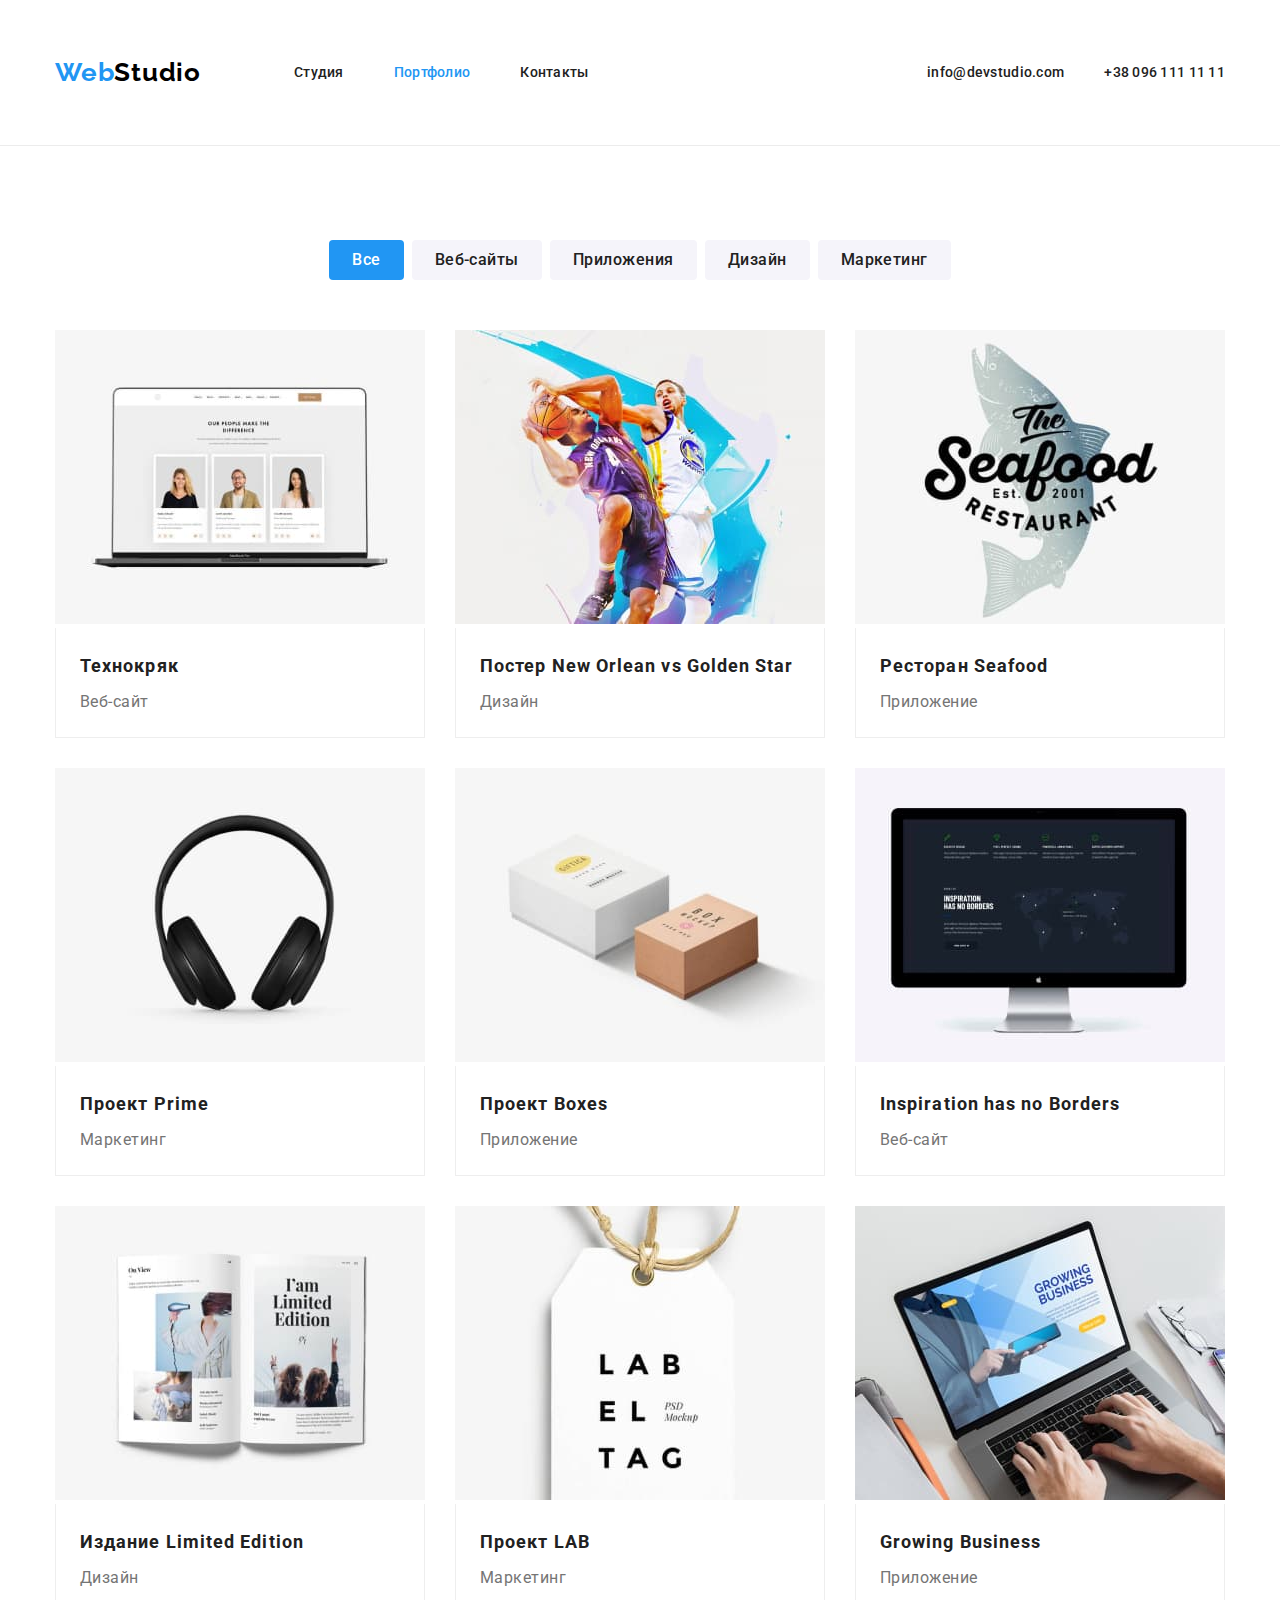
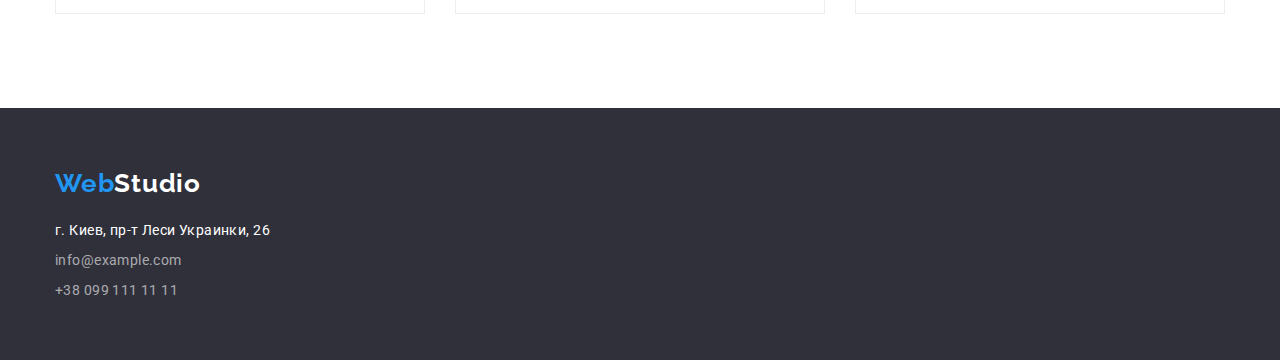
==== portfolio.html @ 27061f77 "Add files via upload" ====
<!DOCTYPE html>
    <html lang="en">
      <head>
        <meta charset="UTF-8" />
        <meta http-equiv="X-UA-Compatible" content="IE=edge" />
        <meta name="viewport" content="width=device-width, initial-scale=1.0" />
        <title>Document</title>
        
        <link rel="preconnect" href="https://fonts.googleapis.com">
    <link rel="preconnect" href="https://fonts.gstatic.com" crossorigin>
    <link href="https://fonts.googleapis.com/css2?family=Raleway:wght@700&family=Roboto:wght@400;500;700;900&display=swap" rel="stylesheet">
    
    <link rel="stylesheet" href="https://cdnjs.cloudflare.com/ajax/libs/modern-normalize/1.1.0/modern-normalize.min.css">
    <link rel="stylesheet" href="./css/styles.css">
      </head>
<body>
        <!--Шапка сайта-->
        <header class="header">
          <div class="container container-design">
          <a href="./index.html" class="webstudio-logo">Web<span class="accent">Studio</span></a>
          <nav style="margin-left: 93px;">
          <ul class="site-nav">
          <li class="site-nav-item"><a class="nav-studio nav-decor" href="./index.html">Студия</a></li>
          <li class="site-nav-item"><a class="nav-portfolio nav-decor current" href="./portfolio.html">Портфолио</a></li>
          <li class="site-nav-item"><a class="nav-contacts nav-decor" href="">Контакты</a></li>
          </ul>
          </nav>
          <ul class="contacts-links">
          <li class="mailto">
          <a class="nav-decor nav-decor-link" href="mailto:info@devstudio.com">
          <svg class="contacts-icon-decor" width="16" height="12">
        <use href="./images/symbol-defs.svg#icon-envelope"></use>
          </svg> info@devstudio.com</a></li>
          <li>
          <a class="nav-decor nav-decor-link" href="tel:+380961111111">
          <svg class="contacts-icon-decor" width="10" height="16">
          <use href="./images/symbol-defs.svg#icon-smartphone"></use></svg>
          +38 096 111 11 11</a></li>
          </ul>
          </div>
          </header>

<!--Герой-->
<main>
  <section class="portfolio-hero-container">
    <ul class="site-nav filter-container">
      <li class="filter-button"> <button type="button" class="button button-1 current"> Все </button></li>
      <li class="filter-button"> <button type="button" class="button button-2"> Веб-сайты </button></li>    
      <li class="filter-button"> <button type="button" class="button button-3"> Приложения </button></li>
      <li class="filter-button"> <button type="button" class="button button-4"> Дизайн </button></li>
      <li class="filter-button"> <button type="button" class="button button-5"> Маркетинг </button></li>    
      </ul>

<ul class="portfolio-container">
    <li class="portfolio-container-element">
      <div class="portfolio-thumb">
       <a class="card-list-link">
      <img src="./images/portfolio-images/технокряк.jpg"
    alt="технокряк"
    width="370"/>
    </div>
    <div class="card-description">
      <h3 class="portfolio-heads">Технокряк</h3>
      <p class="portfolio-description">Веб-сайт</p>
    </div></a></li>

    <li class="portfolio-container-element"> 
      <div class="portfolio-thumb">
          <a class="card-list-link"> 
  <img Src="./images/portfolio-images/постер.jpg"
  alt="постер New Orlean vs Golden Star"
  width="370"/>
  </div>
  <div class="card-description">
<h3 class="portfolio-heads">Постер New Orlean vs Golden Star</h3>
<p class="portfolio-description">Дизайн</p>
</div></a></div>
</li>
  
<li class="portfolio-container-element"> 
  <div class="portfolio-thumb">
  <a class="card-list-link"> 
  <img
  src="./images/portfolio-images/ресторан.jpg"
  alt="Ресторан Seafood"
  width="370"
/></div>
<div class="card-description">
<h3 class="portfolio-heads">Ресторан Seafood</h3>
<p class="portfolio-description">Приложение</p>
</div></a></div>
</li>
    
  <li class="portfolio-container-element"> 
    <div class="portfolio-thumb">
    <a class="card-list-link"> 
    <img
  src="./images/portfolio-images/проектPrime.jpg"
  alt="Ресторан Seafood"
  width="370"
/> </div>
<div class="card-description">
    <h3 class="portfolio-heads">Проект Prime</h3>
    <p class="portfolio-description">Маркетинг</p>
  </div></a></div>
  </li>
  
  <li class="portfolio-container-element"> 
    <div class="portfolio-thumb">
   <a class="card-list-link"> 
    <img
  src="./images/portfolio-images/проектBoxes.jpg"
  alt=""
  width="370"
/></div>
<div class="card-description">
    <h3 class="portfolio-heads">Проект Boxes</h3>
    <p class="portfolio-description">Приложение</p>
  </div></a></div>
  </li>  
    
<li class="portfolio-container-element">
  <div class="portfolio-thumb">
  <a class="card-list-link"> 
  <img
  src="./images/portfolio-images/Inspirations.jpg"
  alt="Inspiration has no Borders"
  width="370"
/></div>
<div class="card-description">
  <h3 class="portfolio-heads">Inspiration has no Borders</h3>
  <p class="portfolio-description">Веб-сайт</p>
</div></a></div>
</li>

<li class="portfolio-container-element"> 
  <div class="portfolio-thumb">
  <a class="card-list-link"> 
  <img
  src="./images/portfolio-images/издание.jpg"
  alt="Издание Limited Edition"
  width="370"
/> </div>
<div class="card-description">
    <h3 class="portfolio-heads">Издание Limited Edition</h3>
    <p class="portfolio-description">Дизайн</p>
  </div></a></div>
  </li>

  <li class="portfolio-container-element"> 
    <div class="portfolio-thumb">
    <a class="card-list-link"> 
    <img
  src="./images/portfolio-images/проектLab.jpg"
  alt="Проект LAB"
  width="370"
/> </div>
<div class="card-description">
  <h3 class="portfolio-heads">Проект LAB</h3>   
  <p class="portfolio-description">Маркетинг</p>
  </div></a></div></li>  
    
<li class="portfolio-container-element">
  <div class="portfolio-thumb">
    <a class="card-list-link"> 
  <img
  src="./images/portfolio-images/growingbusiness.jpg"
  alt="Growing Business"
  width="370"
/> 
</div>
<div class="card-description">
  <h3 class="portfolio-heads">Growing Business</h3>
  <p class="portfolio-description">Приложение</p>
</div></a></div></li>   
</ul>
</section>
</main>
<!--Подвал-->
<footer class="footer"> 
  <div class="container footer-container">
  <div class="address-container">
 <a href="" class="webstudio-logo">Web<span class="accent-footer">Studio</span></a>
  <address class="address">
      <ul class="footer-links">
      <li class="footer-links1"> <a href="https://goo.gl/maps/FCJh6KjiG2ZxYmKU6" target="_blank" rel="noreferrer noopener">г. Киев, пр-т Леси Украинки, 26</a> </li>
      <li class="footer-links2"> <a href="mailto:info@example.com"> info@example.com</a></li>
      <li class="footer-links3"> <a href="tel:+380991111111"> +38 099 111 11 11</a></li>
      </ul>
  </address>
  </div>
</div>
</footer>   
</body>
</html>
---- css/styles.css ----
html {
    box-sizing: border-box;
}
*
*::before,
*::after {
    box-sizing: inherit;
}
:root {
    --primary-font-family:'Roboto', sans-serif;
    --secondary-font-family: 'Raleway', sans-serif;
    --primary-text-color: #000000; 
    --secondary-text-color: #FFFFFF;
    --accent-color: #2196F3;
    --timing-function: cubic-bezier(0.4, 0, 0.2, 1);
}
body {
    margin: 0;
    background-color: white;
    font-family: var(--primary-font-family)
}
ol, ul {
    margin-top: 0;
    margin-bottom: 0;
    padding-left: 0;
    list-style: none;
}
a {
    text-decoration: none;
    cursor: pointer;
}
p {
    margin-top: 0;
    margin-bottom: 0;
}
h1,
h2,
h3,
h4 {
    margin-top: 0;
    margin-bottom: 0;
}


/*Шапка сайта*/
.header {
    border-bottom: 1px solid #ECECEC;
}
.container {
    width: 1200px;
    margin-right: auto;
    margin-left: auto;
    padding-left: 15px;
    padding-right: 15px; 
}
.container-design {
    display: flex;
    align-items: center;
}
  .webstudio-logo {
    font-family: var(--secondary-font-family);
    font-weight: 700;
    font-size: 26px;
    line-height: 1.2;
    letter-spacing: 0.03em;
    color: var(--accent-color);
}
.accent {
    font-family: var(--secondary-font-family);
    font-weight: 700;
    font-size: 26px;
    line-height: 1.2;
    letter-spacing: 0.03em;
    color: var(--primary-text-color);
}
.site-nav {
    display: flex;
    padding-left: 0;
    margin-top: 0;
    margin-bottom: 0;
}
.site-nav-item {
    display: block; 
    margin-right: 50px;
    margin-left: 0;
    position: relative;
}
.site-nav-item:last-child {
    margin-right: 0;
}
.nav-decor {
    display: flex;
    align-items: center;
    text-decoration: none;
    list-style: none;
    letter-spacing: 0.02em;
    font-weight: 500;
    font-size: 14px;
    line-height: 1.2;
    color: #212121; 
    padding-top: 32px;
    padding-bottom: 32px;
}
.current {
    color: var(--accent-color);
}

.nav-decor:hover,
.nav-decor:focus {
    color: var(--accent-color);
}


/*Контакты*/
.contacts-links {
    display: flex;
    align-items: center;
    margin-left: auto; 
    padding-left: 0;
    margin-top: 0;
    margin-bottom: 0;
    list-style: none;
    letter-spacing: 0.02em;
    color: #757575;
    padding-top: 32px;
    padding-bottom: 32px;
}
.mailto {
    margin-right: 30px;
}


/* Секция Герой */
.hero {
    padding: 200px 0; 
    background: #2F303A;
    text-align: center; 
    width: 1600px; 
    margin-left: auto;
    margin-right: auto;
    
    background-image: linear-gradient(
    to right,
    rgba(47, 48, 58, 0.4), 
    rgba(47, 48, 58, 0.4)
    ),    
    url("../images/Img.jpg");

    background-size: cover;
    background-position: center;
}
.main-container {
    max-width: 1200px;
    margin-left: auto;
    margin-right: auto;
    padding-right: 15px;
    padding-left: 15px;
}
.main-head {
    margin: 0 auto 30px;
    max-width: 696px;
    
    font-family: var(--primary-font-family)
    font-weight: 900;
    font-size: 44px;
    line-height: 1.36;
    text-align: center;
    letter-spacing: 0.06em;
    text-transform: uppercase;

    color: var(--secondary-text-color);
}

/*Order button*/
.order-button {
    font-family: var(--primary-font-family);
    font-weight: 700;
    font-size: 16px;
    line-height: 1.88;
    border: none;
   
    color: var(--secondary-text-color);

    background: var(--accent-color);
    box-shadow: 0px 4px 4px rgba(0, 0, 0, 0.15);
    border-radius: 4px;
}
.order-button:hover,
.order-button:focus {
    background-color: #188CE8;
    
}

/* Наши преимущества */
.second-container {
    width: 1200px;
    margin-left: auto;
    margin-right: auto;
    padding-left: 15px;
    padding-right: 15px;
}
.visually-hidden {
    visibility: hidden;
}
.what-we-offer {
    display: flex;
    margin-top: 0;
    margin-bottom: 0;
    padding-left: 0;
}
.description-box {
    width: 270px;
    padding: 0;
}
.description-box:not(:last-child) {
    margin-right: 30px;
}

.description-head {
    font-weight: 700;
    font-size: 14px;
    line-height: 1.14;
    letter-spacing: 0.03em;
    text-transform: uppercase;
    color: #212121;
    margin: 0 0 10px;
    padding: 0;  
}

.description-box:not(:last-child) {
    margin-right: 30px;
}
.description {
    font-weight: 400;
    font-size: 14px;
    line-height: 1.71;
    letter-spacing: 0.03em;
    color: #757575;
}

/* Чем мы занимаемся */
.services-container {
    width: 1200px;
    margin-left: auto;
    margin-right: auto;
    padding-left: 15px;
    padding-right: 15px;
}
.heads2 {
    margin: 0 auto 50px;
    
    font-weight: 700;
    font-size: 36px;
    line-height: 1.2;
    text-align: center;
    letter-spacing: 0.03em;
    color: #212121;
}
.services-list {
    display: flex;
    margin: 0;
    padding: 0;
}
.services-list-item:not(:last-child) {
    margin-right: 30px;
}
.services-list-item {
    position: relative;
}
/*Команда*/
.our-team {
    padding: 94px 0;
    text-align: center;
    background: #F5F4FA;
    max-width: 1600px;
    margin-left: auto;
    margin-right: auto;
}
.our-team-container {
    width: 1200px;
    margin-left: auto;
    margin-right: auto;
    padding-left: 15px;
    padding-right: 15px; 
}
.heads3 {
    font-weight: 700;
    font-size: 36px;
    line-height: 1.2;
    text-align: center;
    letter-spacing: 0.03em;
    color: #212121;
}
.team-container {
    display: flex;  
    margin-top: 50px; 
}
.team-names-position {
    padding-top: 30px;
    padding-bottom: 30px;
}
.teammembers-names {
    font-weight: 500;
    font-size: 16px;
    line-height: 1.2;
    letter-spacing: 0.03em;
    color: #212121;
    
    margin-bottom: 10px;
}
.teammembers-position {
    font-size: 16px;
    line-height: 1.2;
    letter-spacing: 0.03em;
    color: #757575;   
}

.team-card {
    list-style: none;
    margin-left: 0;
    padding: 0;
    max-width: 270px;
    background: var(--secondary-text-color);

    box-shadow: 0px 1px 3px rgba(0, 0, 0, 0.12), 0px 1px 1px rgba(0, 0, 0, 0.14), 0px 2px 1px rgba(0, 0, 0, 0.2);
    border-radius: 0px 0px 4px 4px;
}
.team-card:not(:last-child) {
    margin-right: 30px;
}

/* FOOTER*/
.footer {
    padding-top: 60px;
    padding-bottom: 60px;
    background-color: #2F303A;
    margin-left: auto;
    margin-right: auto;
}
.footer-container {
    margin-left: auto;
    margin-right: auto;
    width: 1200px;
    padding-left: 15px;
    padding-right: 15px;
    display: flex;
    align-items: baseline; 
}
.address-container {
    display: inline-block;
    align-items: baseline;
    margin-left: 0;
}
.webstudio-logo {
    margin-left: 0;
    display: flex;
    font-style: normal;
    text-decoration: none;
}
.accent-footer {
    font-family: var(--secondary-font-family);
    font-weight: 700;
    font-size: 26px;
    line-height: 1.2;
    letter-spacing: 0.03em;
    color: var(--secondary-text-color);
}
.address {
    margin-top: 20px;
    margin-bottom: 0;
    padding: 0; 
    display: inline-block;
    align-items: baseline;
}

.footer-links {
    display: flex;
    flex-direction: column;
    margin: 0;
    padding: 0;
    
    font-style: normal;
    list-style: none;   
}
.footer-links a {
    width: 231px;
    height: 21px;
    display: block;
    font-size: 14px;
    line-height: 1.71;
    letter-spacing: 0.03em;
    color: rgba(255, 255, 255, 0.6);  
}
.footer-links1 a {
    color: var(--secondary-text-color);
}
.footer-links li:not(:last-child) {
    margin-bottom: 9px; 
}

/* PORTFOLIO-CONTAINER*/
.portfolio-hero-container {
    width: 1200px;
    padding-left: 15px;
    padding-right: 15px;
    margin: 0 auto;
    padding-top: 94px;
    padding-bottom: 94px;
}
.portfolio-hero-container.site-nav {
    text-align:center;
}
.site-nav.filter-container {
    padding-left: 0;
    padding-right: 0;
    margin-top: 0;
}
.filter-container {
    display: flex;
    justify-content: center;
    margin-bottom: 50px;
}
.site-nav .button {
    font-family: inherit;
    font-weight: 500;
    font-size: 16px;
    line-height: 1.62;
    text-align: center;
    letter-spacing: 0.03em;
    color: #212121;
    background: #F5F4FA;
    
    border-radius: 4px;
    border: 1px solid transparent;
    cursor: pointer;
    padding: 6px 22px;
}
.filter-button:not(:last-child) {
    margin-right: 8px;
}
.filter-button .current {
    color: var(--secondary-text-color);
    background-color: var(--accent-color);
}
.site-nav .button:hover,
.site-nav .button:focus {
    color: #FFFFFF;
    background-color: #188CE8; 
    box-shadow: 0px 3px 1px rgba(0, 0, 0, 0.1), 0px 1px 2px rgba(0, 0, 0, 0.08), 0px 2px 2px rgba(0, 0, 0, 0.12);
}

.portfolio-container {
    display: flex;
    flex-wrap: wrap;
    padding: 0;
    margin: 0;
}
.portfolio-container-element {
    width: 370px;
    background: #FFFFFF;
    margin-right: 30px;
    margin-left: 0;
    margin-bottom: 30px;
    cursor: pointer;    
}
.portfolio-container-element:hover,
.portfolio-container-element:focus {
    box-shadow: 0px 1px 1px rgba(0, 0, 0, 0.12),
        0px 4px 4px rgba(0, 0, 0, 0.06),
        1px 4px 6px rgba(0, 0, 0, 0.16);
}
.portfolio-container-element:nth-child(3n) {
    margin-right: 0;
}
.portfolio-container-element:nth-last-child(-n+3) {
    margin-bottom: 0;
}
.portfolio-thumb {
    position: relative;
    overflow: hidden;  
}
.card-list-link {
    display: block;
    text-decoration: none;
}
.card-description {
    padding: 20px 24px;
    border-left: 1px solid #eeeeee;
    border-right: 1px solid #eeeeee;
    border-bottom: 1px solid #eeeeee;
}
.portfolio-heads {
    font-weight: 700;
    font-size: 18px;
    line-height: 2;
    letter-spacing: 0.06em;
    color: #212121;
    margin-top: 0;
    margin-bottom: 0;
}
.portfolio-description {
    font-size: 16px;
    line-height: 1.8;    
    letter-spacing: 0.03em;
    color: #757575; 
    margin-top: 4px; 
}
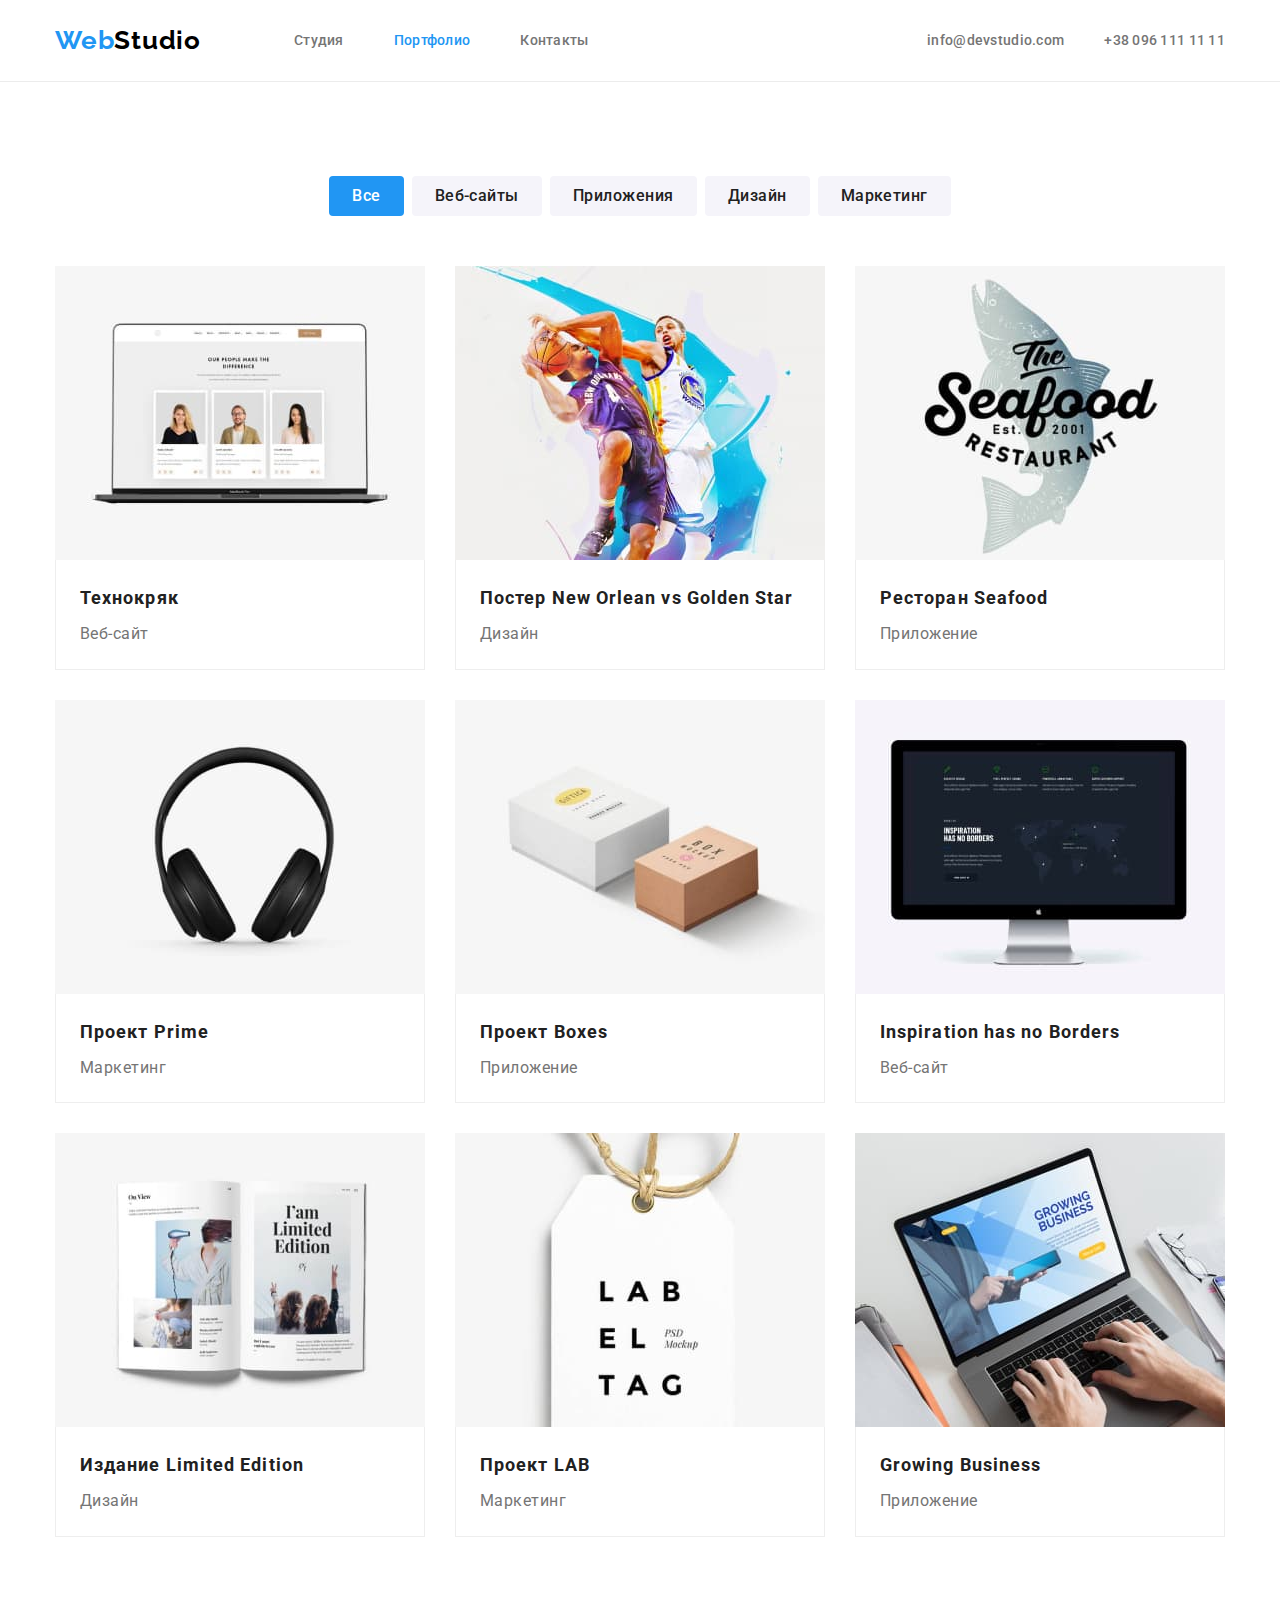
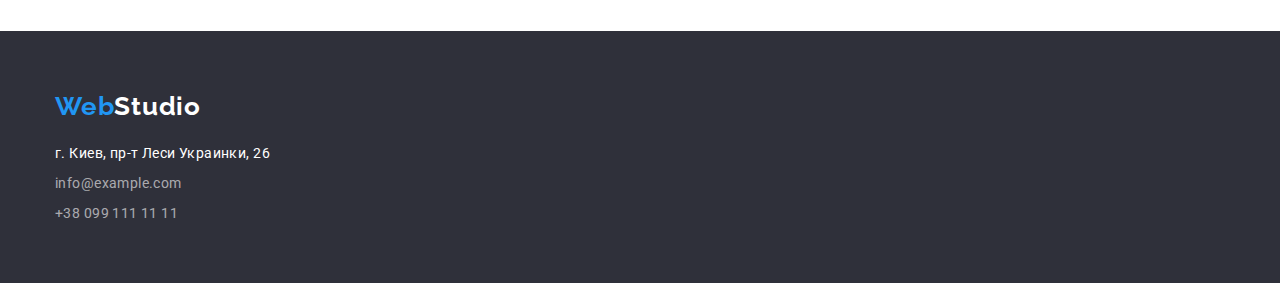
==== commit d968f67a: "Add files via upload" ====
--- a/portfolio.html
+++ b/portfolio.html
@@ -42,7 +42,7 @@
 
 <!--Герой-->
 <main>
-  <section class="portfolio-hero-container">
+  <section style="padding: 94px 0;"> <div class="portfolio-hero-container">
     <ul class="site-nav filter-container">
       <li class="filter-button"> <button type="button" class="button button-1 current"> Все </button></li>
       <li class="filter-button"> <button type="button" class="button button-2"> Веб-сайты </button></li>    
@@ -52,130 +52,109 @@
       </ul>
 
 <ul class="portfolio-container">
+
     <li class="portfolio-container-element">
-      <div class="portfolio-thumb">
        <a class="card-list-link">
       <img src="./images/portfolio-images/технокряк.jpg"
     alt="технокряк"
     width="370"/>
-    </div>
-    <div class="card-description">
+        <div class="card-description">
       <h3 class="portfolio-heads">Технокряк</h3>
       <p class="portfolio-description">Веб-сайт</p>
     </div></a></li>
 
     <li class="portfolio-container-element"> 
-      <div class="portfolio-thumb">
-          <a class="card-list-link"> 
+      <a class="card-list-link"> 
   <img Src="./images/portfolio-images/постер.jpg"
   alt="постер New Orlean vs Golden Star"
   width="370"/>
-  </div>
   <div class="card-description">
 <h3 class="portfolio-heads">Постер New Orlean vs Golden Star</h3>
 <p class="portfolio-description">Дизайн</p>
-</div></a></div>
-</li>
+</div></a></li>
   
 <li class="portfolio-container-element"> 
-  <div class="portfolio-thumb">
   <a class="card-list-link"> 
   <img
   src="./images/portfolio-images/ресторан.jpg"
   alt="Ресторан Seafood"
   width="370"
-/></div>
+/>
 <div class="card-description">
 <h3 class="portfolio-heads">Ресторан Seafood</h3>
 <p class="portfolio-description">Приложение</p>
-</div></a></div>
-</li>
+</div></a></li>
     
   <li class="portfolio-container-element"> 
-    <div class="portfolio-thumb">
     <a class="card-list-link"> 
     <img
   src="./images/portfolio-images/проектPrime.jpg"
   alt="Ресторан Seafood"
   width="370"
-/> </div>
+/>
 <div class="card-description">
     <h3 class="portfolio-heads">Проект Prime</h3>
     <p class="portfolio-description">Маркетинг</p>
-  </div></a></div>
-  </li>
+  </div></a></li>
   
   <li class="portfolio-container-element"> 
-    <div class="portfolio-thumb">
-   <a class="card-list-link"> 
+    <a class="card-list-link"> 
     <img
   src="./images/portfolio-images/проектBoxes.jpg"
   alt=""
   width="370"
-/></div>
+/>
 <div class="card-description">
     <h3 class="portfolio-heads">Проект Boxes</h3>
     <p class="portfolio-description">Приложение</p>
-  </div></a></div>
-  </li>  
+  </div></a></li>  
     
 <li class="portfolio-container-element">
-  <div class="portfolio-thumb">
   <a class="card-list-link"> 
   <img
   src="./images/portfolio-images/Inspirations.jpg"
   alt="Inspiration has no Borders"
   width="370"
-/></div>
+/>
 <div class="card-description">
   <h3 class="portfolio-heads">Inspiration has no Borders</h3>
   <p class="portfolio-description">Веб-сайт</p>
-</div></a></div>
-</li>
+</div></a></li>
 
 <li class="portfolio-container-element"> 
-  <div class="portfolio-thumb">
   <a class="card-list-link"> 
   <img
   src="./images/portfolio-images/издание.jpg"
   alt="Издание Limited Edition"
   width="370"
-/> </div>
-<div class="card-description">
+/><div class="card-description">
     <h3 class="portfolio-heads">Издание Limited Edition</h3>
     <p class="portfolio-description">Дизайн</p>
-  </div></a></div>
-  </li>
+  </div></a></li>
 
   <li class="portfolio-container-element"> 
-    <div class="portfolio-thumb">
-    <a class="card-list-link"> 
+   <a class="card-list-link"> 
     <img
   src="./images/portfolio-images/проектLab.jpg"
   alt="Проект LAB"
   width="370"
-/> </div>
-<div class="card-description">
+/> <div class="card-description">
   <h3 class="portfolio-heads">Проект LAB</h3>   
   <p class="portfolio-description">Маркетинг</p>
-  </div></a></div></li>  
+  </div></a></li>  
     
 <li class="portfolio-container-element">
-  <div class="portfolio-thumb">
-    <a class="card-list-link"> 
+  <a class="card-list-link"> 
   <img
   src="./images/portfolio-images/growingbusiness.jpg"
   alt="Growing Business"
   width="370"
-/> 
-</div>
-<div class="card-description">
+/> <div class="card-description">
   <h3 class="portfolio-heads">Growing Business</h3>
   <p class="portfolio-description">Приложение</p>
-</div></a></div></li>   
-</ul>
-</section>
-</main>
+</div></a></li>   
+
+</ul> </div></section></main>
 <!--Подвал-->
 <footer class="footer"> 
   <div class="container footer-container">
--- a/css/styles.css
+++ b/css/styles.css
@@ -40,7 +40,9 @@
     margin-top: 0;
     margin-bottom: 0;
 }
-
+img {
+    display: block;
+}
 
 /*Шапка сайта*/
 .header {
@@ -97,7 +99,7 @@
     font-weight: 500;
     font-size: 14px;
     line-height: 1.2;
-    color: #212121; 
+    color: #757575;
     padding-top: 32px;
     padding-bottom: 32px;
 }
@@ -122,8 +124,6 @@
     list-style: none;
     letter-spacing: 0.02em;
     color: #757575;
-    padding-top: 32px;
-    padding-bottom: 32px;
 }
 .mailto {
     margin-right: 30px;
@@ -200,7 +200,17 @@
     padding-right: 15px;
 }
 .visually-hidden {
-    visibility: hidden;
+    position: absolute;
+    width: 1px;
+    height: 1px;
+    margin: -1px;
+    border: 0;
+    padding: 0;
+        
+    white-space: nowrap;
+    clip-path: inset(100%);
+    clip: rect(0 0 0 0);
+    overflow: hidden;
 }
 .what-we-offer {
     display: flex;
@@ -272,7 +282,6 @@
     padding: 94px 0;
     text-align: center;
     background: #F5F4FA;
-    max-width: 1600px;
     margin-left: auto;
     margin-right: auto;
 }
@@ -404,8 +413,6 @@
     padding-left: 15px;
     padding-right: 15px;
     margin: 0 auto;
-    padding-top: 94px;
-    padding-bottom: 94px;
 }
 .portfolio-hero-container.site-nav {
     text-align:center;
@@ -475,10 +482,6 @@
 .portfolio-container-element:nth-last-child(-n+3) {
     margin-bottom: 0;
 }
-.portfolio-thumb {
-    position: relative;
-    overflow: hidden;  
-}
 .card-list-link {
     display: block;
     text-decoration: none;
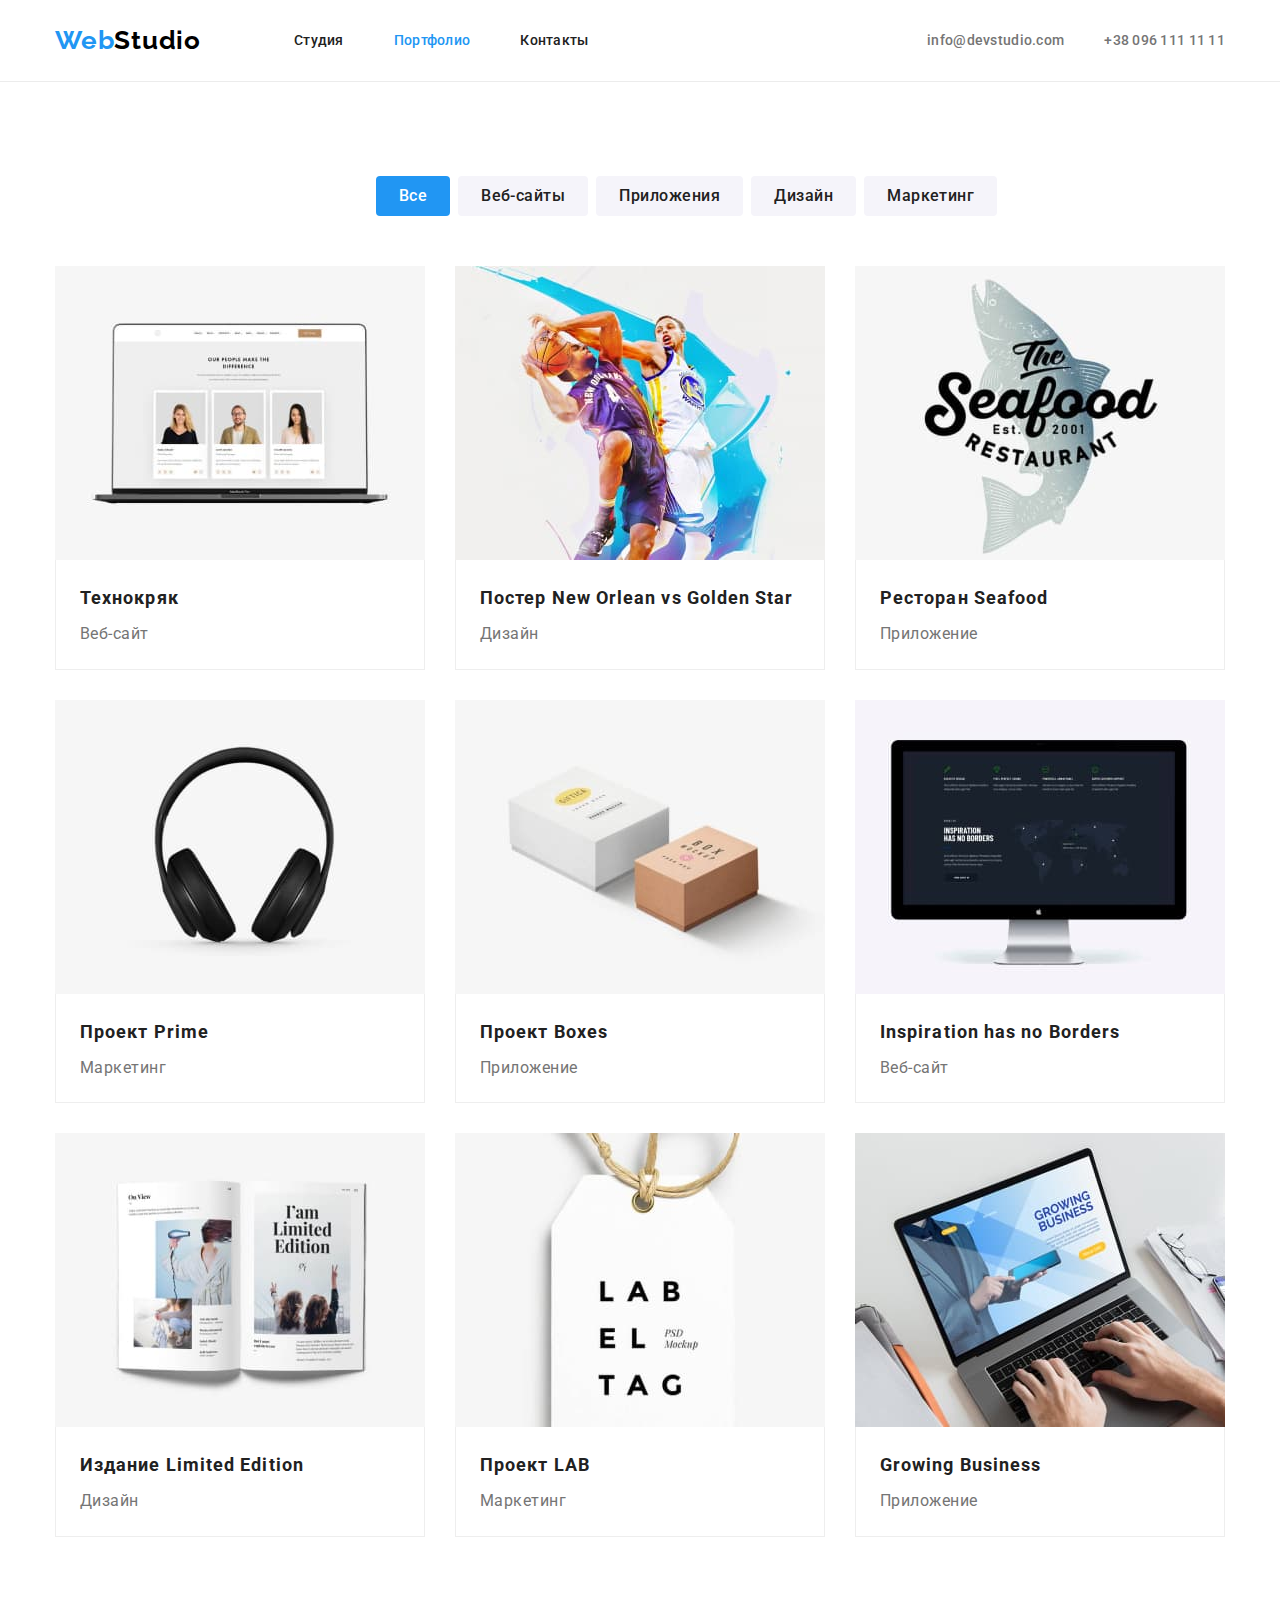
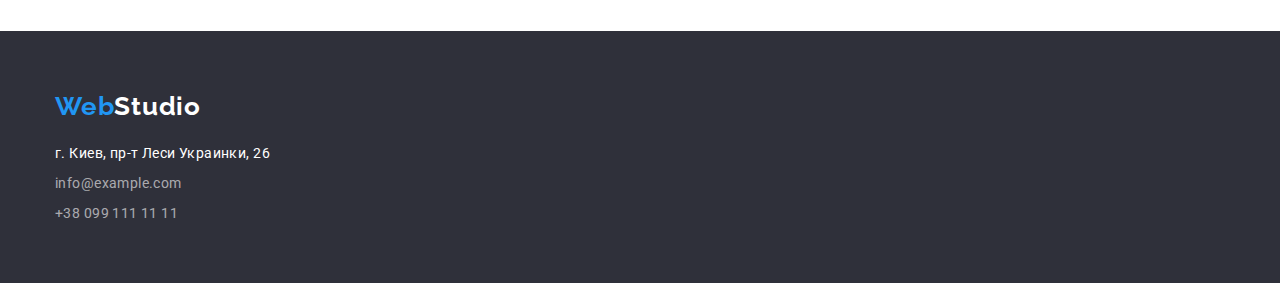
==== commit 8fd12a44: "Add files via upload" ====
--- a/portfolio.html
+++ b/portfolio.html
@@ -18,7 +18,7 @@
         <header class="header">
           <div class="container container-design">
           <a href="./index.html" class="webstudio-logo">Web<span class="accent">Studio</span></a>
-          <nav style="margin-left: 93px;">
+          <nav>
           <ul class="site-nav">
           <li class="site-nav-item"><a class="nav-studio nav-decor" href="./index.html">Студия</a></li>
           <li class="site-nav-item"><a class="nav-portfolio nav-decor current" href="./portfolio.html">Портфолио</a></li>
@@ -42,7 +42,7 @@
 
 <!--Герой-->
 <main>
-  <section style="padding: 94px 0;"> <div class="portfolio-hero-container">
+  <section> <div class="portfolio-hero-container">
     <ul class="site-nav filter-container">
       <li class="filter-button"> <button type="button" class="button button-1 current"> Все </button></li>
       <li class="filter-button"> <button type="button" class="button button-2"> Веб-сайты </button></li>    
--- a/css/styles.css
+++ b/css/styles.css
@@ -80,6 +80,7 @@
     padding-left: 0;
     margin-top: 0;
     margin-bottom: 0;
+    margin-left: 93px;
 }
 .site-nav-item {
     display: block; 
@@ -99,9 +100,12 @@
     font-weight: 500;
     font-size: 14px;
     line-height: 1.2;
-    color: #757575;
+    color: #212121;
     padding-top: 32px;
     padding-bottom: 32px;
+}
+.nav-decor-link {
+    color: #757575;
 }
 .current {
     color: var(--accent-color);
@@ -196,8 +200,7 @@
     width: 1200px;
     margin-left: auto;
     margin-right: auto;
-    padding-left: 15px;
-    padding-right: 15px;
+    padding: 94px 15px;
 }
 .visually-hidden {
     position: absolute;
@@ -253,8 +256,7 @@
     width: 1200px;
     margin-left: auto;
     margin-right: auto;
-    padding-left: 15px;
-    padding-right: 15px;
+    padding: 94px 15px;
 }
 .heads2 {
     margin: 0 auto 50px;
@@ -278,19 +280,16 @@
     position: relative;
 }
 /*Команда*/
-.our-team {
-    padding: 94px 0;
+
+.our-team-container {
+    width: 1200px;
+    margin-left: auto;
+    margin-right: auto;
+    padding: 94px 15px;
     text-align: center;
     background: #F5F4FA;
     margin-left: auto;
     margin-right: auto;
-}
-.our-team-container {
-    width: 1200px;
-    margin-left: auto;
-    margin-right: auto;
-    padding-left: 15px;
-    padding-right: 15px; 
 }
 .heads3 {
     font-weight: 700;
@@ -412,7 +411,7 @@
     width: 1200px;
     padding-left: 15px;
     padding-right: 15px;
-    margin: 0 auto;
+    margin: 94px auto;
 }
 .portfolio-hero-container.site-nav {
     text-align:center;
